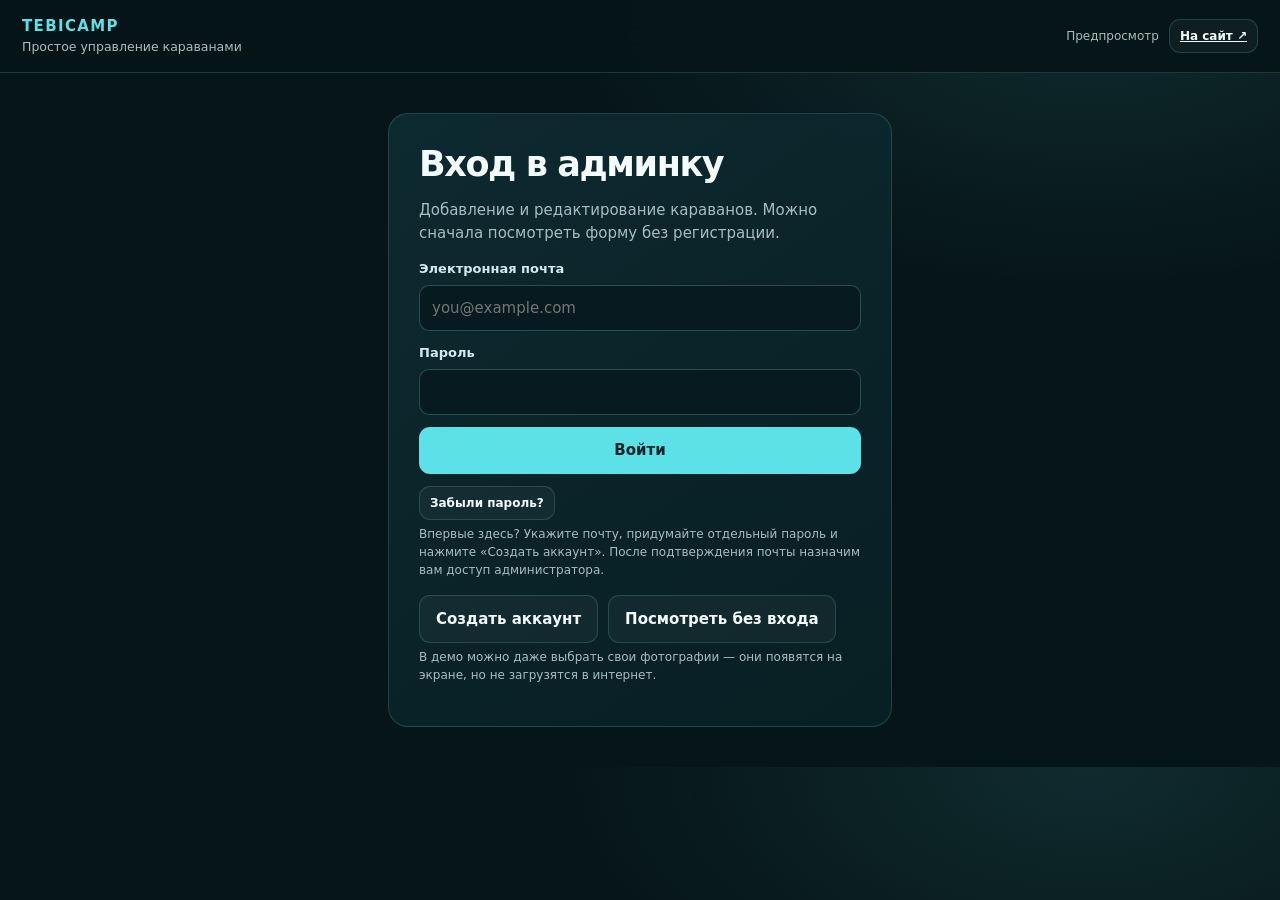
==== admin.html @ 7cade1fc "Add forgot-password and new-password forms to caravan admin" ====
<!doctype html>
<html lang="ru">
<head>
<meta charset="utf-8">
<meta name="viewport" content="width=device-width,initial-scale=1">
<meta name="robots" content="noindex,nofollow">
<title>Караваны · Админка TEBICAMP V50</title>
<style>
:root{--bg:#061518;--panel:#0b2429;--line:rgba(128,238,237,.17);--accent:#5ce1e6;--text:#f4fbfb;--muted:#a9bdc0;--error:#ffb4ae}
*{box-sizing:border-box}body{margin:0;background:radial-gradient(800px 440px at 85% 0,rgba(92,225,230,.11),transparent 65%),var(--bg);color:var(--text);font:15px/1.5 system-ui,-apple-system,Arial,sans-serif}a{color:var(--accent)}button,input,textarea,select{font:inherit}button{cursor:pointer}button:disabled{opacity:.48;cursor:not-allowed}.top{position:sticky;top:0;z-index:9;background:rgba(6,21,24,.96);border-bottom:1px solid var(--line);backdrop-filter:blur(16px)}.topin{max-width:1300px;margin:auto;min-height:72px;padding:14px 22px;display:flex;align-items:center;justify-content:space-between;gap:16px}.logo{font-weight:900;letter-spacing:.09em;color:var(--accent);text-decoration:none}.top small{display:block;color:var(--muted);font-weight:400;letter-spacing:0}.layout{max-width:1300px;margin:30px auto;padding:0 22px;display:grid;grid-template-columns:290px minmax(0,1fr);gap:24px;align-items:start}.panel{background:linear-gradient(145deg,rgba(13,43,49,.97),rgba(8,31,36,.98));border:1px solid var(--line);border-radius:20px;padding:24px}.sidebar{position:sticky;top:98px}h1{font-size:clamp(24px,3.5vw,35px);line-height:1.15;letter-spacing:-.04em;margin:0 0 12px}h2{font-size:21px;margin:0 0 15px}h3{font-size:16px;margin:0 0 10px}p{color:var(--muted)}.muted{color:var(--muted)}.btn{background:var(--accent);color:#052329;border:0;border-radius:11px;padding:12px 16px;font-weight:800}.btn.outline{color:var(--text);background:rgba(255,255,255,.04);border:1px solid var(--line)}.btn.small{font-size:12px;padding:7px 10px}.row{display:flex;align-items:center;gap:10px;flex-wrap:wrap}.between{justify-content:space-between}.stack{display:grid;gap:12px}.status{border-radius:11px;padding:11px 13px;border:1px solid var(--line);color:var(--muted);font-size:13px;margin-bottom:20px}.status.ok{color:#9df0d3}.status.err{color:var(--error)}.catalog-item{display:block;width:100%;text-align:left;border:1px solid var(--line);background:rgba(255,255,255,.025);border-radius:12px;padding:12px;margin-top:9px;color:var(--text)}.catalog-item.active{border-color:var(--accent);background:rgba(92,225,230,.08)}.catalog-item strong{display:block}.catalog-item small{display:block;color:var(--muted);margin-top:4px}.section{margin:18px 0;padding:20px;background:rgba(255,255,255,.025);border:1px solid var(--line);border-radius:16px}.section summary{font-size:17px;font-weight:800;cursor:pointer}.section[open] summary{margin-bottom:18px}.fields{display:grid;grid-template-columns:repeat(2,minmax(0,1fr));gap:15px}.field{display:flex;flex-direction:column;gap:6px;min-width:0}.field.wide{grid-column:1/-1}label{font-size:13px;font-weight:650;color:#d5e9e9}input,textarea,select{width:100%;background:#071a1f;color:var(--text);border:1px solid rgba(128,238,237,.25);border-radius:10px;padding:11px 12px;outline:none}input:focus,textarea:focus,select:focus{border-color:var(--accent)}textarea{min-height:88px;resize:vertical}.check{display:flex;align-items:center;gap:9px;cursor:pointer}.check input{width:18px;height:18px;flex:none;accent-color:var(--accent)}.checklist{display:grid;grid-template-columns:repeat(3,minmax(0,1fr));gap:10px}.checklist label{padding:9px 10px;border:1px solid var(--line);border-radius:10px;background:rgba(0,0,0,.1)}.checklist label:has(input:checked){border-color:rgba(92,225,230,.65);background:rgba(92,225,230,.075)}.subheading{font-size:14px;margin:20px 0 10px;color:#e9f7f7}.photo-list{display:grid;grid-template-columns:repeat(auto-fill,minmax(142px,1fr));gap:12px}.photo{background:#071a1f;border:1px solid var(--line);border-radius:12px;padding:9px;min-width:0}.photo.primary{border:2px solid var(--accent)}.photo img{width:100%;height:110px;object-fit:cover;background:#0b272c;border-radius:8px}.photo small{display:block;color:var(--muted);overflow:hidden;text-overflow:ellipsis;white-space:nowrap}.photo .row{gap:4px;margin-top:7px}.hint{font-size:12px;color:var(--muted);margin-top:5px}.auth{max-width:540px;margin:40px auto;padding:0 18px}.auth .panel{padding:30px}.hidden{display:none!important}.notice{background:rgba(92,225,230,.06);border:1px solid var(--line);padding:13px 15px;border-radius:12px;font-size:13px}.error{color:var(--error)}.savebar{position:sticky;bottom:0;z-index:5;background:rgba(6,21,24,.97);border:1px solid var(--line);border-radius:14px;padding:13px;display:flex;align-items:center;gap:12px;justify-content:space-between;flex-wrap:wrap}.preview-link{font-size:13px}.sub{font-size:12px;color:var(--muted)}.photo-picker{border:2px dashed rgba(92,225,230,.35);padding:19px;border-radius:13px;display:flex;align-items:center;gap:15px;flex-wrap:wrap}.photo-picker input{max-width:100%;border:0;padding:0;background:transparent}.pill{font-size:12px;padding:5px 8px;background:rgba(92,225,230,.12);border:1px solid var(--line);border-radius:999px;color:var(--accent)}.help{color:var(--muted);font-size:13px;margin:4px 0 0}.extra-specs{display:grid;grid-template-columns:repeat(2,minmax(0,1fr));gap:12px}.extra-spec{display:flex;flex-direction:column;gap:4px}.extra-spec small{color:var(--muted)}.group{border-top:1px solid var(--line);margin-top:18px;padding-top:4px}details.group{border:1px solid var(--line);border-radius:12px;padding:0;margin-top:10px;background:rgba(0,0,0,.1)}details.group summary{cursor:pointer;padding:12px 14px;font-weight:700}details.group[open] summary{border-bottom:1px solid var(--line)}details.group .checklist{padding:12px}.compact{display:grid;grid-template-columns:repeat(3,minmax(0,1fr));gap:12px}.compact .field{min-width:0}.tag{font-size:12px;color:var(--accent);font-weight:700}.section-note{font-size:13px;margin-top:0;margin-bottom:18px}.savebar .btn{white-space:nowrap}.status.err{color:var(--error)}
@media(max-width:1050px){.checklist{grid-template-columns:repeat(2,minmax(0,1fr))}}@media(max-width:900px){.layout{grid-template-columns:1fr}.sidebar{position:static}.fields,.extra-specs{grid-template-columns:1fr}.topin{padding:12px 16px}.layout{padding:0 14px;margin:20px auto}.panel{padding:17px}.section{padding:15px}}@media(max-width:480px){.checklist,.compact{grid-template-columns:1fr}.savebar{position:static}.photo-picker{display:block}.photo-picker input{margin-top:10px}}
</style>
</head>
<body>
<header class="top"><div class="topin"><a class="logo" href="index.html">TEBICAMP<small>Простое управление караванами</small></a><div class="row"><span class="sub" id="who">Предпросмотр</span><button class="btn outline small hidden" id="logout" type="button">Выйти</button><a class="btn outline small" href="index.html">На сайт ↗</a></div></div></header>
<section class="auth" id="auth"><div class="panel"><h1>Вход в админку</h1><p>Добавление и редактирование караванов. Можно сначала посмотреть форму без регистрации.</p><form class="stack" id="loginForm"><div class="field"><label for="email">Электронная почта</label><input id="email" type="email" autocomplete="email" placeholder="you@example.com" required></div><div class="field"><label for="password">Пароль</label><input id="password" type="password" autocomplete="current-password" minlength="8" required></div><button class="btn" type="submit">Войти</button></form><div class="row" style="margin-top:12px"><button class="btn outline small" id="forgotBtn" type="button">Забыли пароль?</button></div><form class="stack hidden" id="resetForm" style="margin-top:18px"><div class="field"><label for="newPassword">Новый пароль (не менее 8 символов)</label><input id="newPassword" type="password" autocomplete="new-password" minlength="8" required></div><button class="btn" type="submit">Сохранить новый пароль</button></form><p class="hint" id="authMsg">Впервые здесь? Укажите почту, придумайте отдельный пароль и нажмите «Создать аккаунт». После подтверждения почты назначим вам доступ администратора.</p><div class="row" style="margin-top:16px"><button class="btn outline" id="registerBtn" type="button">Создать аккаунт</button><button class="btn outline" id="demoBtn" type="button">Посмотреть без входа</button></div><p class="hint">В демо можно даже выбрать свои фотографии — они появятся на экране, но не загрузятся в интернет.</p></div></section>
<div class="layout hidden" id="app"><aside class="panel sidebar"><div class="row between"><h2 style="margin:0">Караваны</h2><button class="btn small" id="newBtn" type="button">+ Добавить</button></div><div id="itemList" style="margin-top:17px"></div><div id="adminTools" class="hidden"><button class="btn outline small" id="importBtn" type="button" style="margin-top:16px">Перенести 3 карточки в базу</button></div><p class="hint">Сохранение работает после входа администратора. Основной сайт пока не меняется — смотрите предварительные страницы.</p></aside>
<main class="panel"><div class="row between"><div><h1 id="formTitle">Новый караван</h1><p class="muted" style="margin:0">Заполняйте только то, что есть у каравана.</p></div><a class="preview-link hidden" href="caravan.html" id="preview" rel="noopener" target="_blank">Открыть текущую карточку ↗</a></div><div class="status" id="modeNotice">Без входа — просмотр. После входа администратора изменения сохраняются в Supabase.</div>
<form id="caravanForm">
<details class="section" open><summary>1. Основное</summary><div class="fields">
<div class="field wide"><label>Марка и модель *</label><input data-field="name" placeholder="Например, Kabe Royal 560" required></div>
<div class="field"><label>Год выпуска *</label><input data-field="year" type="number" min="1970" max="2100" inputmode="numeric" required placeholder="2008"></div>
<div class="field"><label>Цена, ₽ *</label><input data-field="price_rub" type="number" min="0" step="1" inputmode="numeric" required placeholder="1650000"></div>
<div class="field"><label>Статус</label><select data-field="status" id="statusSelect"><option value="available">В наличии</option><option value="in_transit">В пути</option><option value="sold">Продан</option><option value="archived">Архив</option></select></div>
<div class="field hidden" id="arrivalField"><label>Когда ожидается прибытие</label><input data-field="expected_at" type="date"></div>
<div class="field"><label>Максимальная разрешённая масса</label><input data-field="max_weight" placeholder="1500 кг"></div>
<div class="field"><label class="check" style="margin-top:23px"><input data-field="is_winter" type="checkbox">Зимний караван</label></div>
<div class="field wide"><label class="check"><input data-field="is_published" type="checkbox">Опубликовать после сохранения</label><span class="hint">Если галочка снята, карточка останется черновиком.</span></div>
</div></details>
<details class="section" open><summary>2. Фотографии</summary><p class="section-note">Просто выберите фотографии. <strong>Первая — главная</strong> на главной странице, в каталоге и в галерее. Стрелками можно поменять порядок.</p><div class="photo-picker"><label for="photoUpload" class="tag">📷 Добавить фотографии</label><input id="photoUpload" type="file" accept="image/jpeg,image/png,image/webp,image/avif" multiple><span class="hint">Можно выбрать сразу несколько. До 10 МБ на фото.</span></div><div id="photoList" class="photo-list" style="margin-top:16px"></div><p id="photoMessage" class="hint"></p></details>
<details class="section"><summary>3. Описание</summary><div class="field"><label>Короткое описание</label><textarea data-field="short_description" rows="3" placeholder="Например: Немецкий караван из Норвегии, без пробега по РФ и РБ."></textarea><span class="hint">Один текст для главной страницы и каталога.</span></div><div class="field" style="margin-top:17px"><label>Подробное описание</label><textarea data-field="long_description" rows="11" style="min-height:230px" placeholder="Вставьте сюда готовое описание каравана. Можно разделять текст абзацами."></textarea><span class="hint">Всё описание одним полем, без дополнительных заголовков и разделов.</span></div><p class="hint">Короткие факты и преимущества для карточек составятся автоматически из характеристик и галочек ниже.</p></details>
<details class="section"><summary>4. Характеристики</summary><p class="section-note">Названия параметров уже готовы. Впишите только значения — пустые строки на сайте не появятся.</p><h3 class="subheading">Внешние размеры и параметры</h3><div id="specExternal" class="fields"></div><h3 class="subheading">Внутри каравана</h3><div id="specInternal" class="fields"></div><div id="otherSpecsWrap" class="hidden group"><h3 class="subheading">Дополнительные параметры старой карточки</h3><div id="otherSpecs" class="extra-specs"></div><p class="hint">Сохранили редкие параметры существующих караванов, чтобы ничего не потерять.</p></div></details>
<details class="section"><summary>5. Комплектация</summary><p class="section-note">Просто отметьте галочками, что есть у каравана. Оборудование автоматически появится в карточке и ключевых преимуществах.</p><div id="equipmentOptions"></div><div class="group" id="equipmentDetails"><h3 class="subheading">Уточнения — только если нужно</h3><div class="fields"><div class="field"><label>Солнечная панель, Вт</label><input data-detail="solar" inputmode="numeric" placeholder="200"></div><div class="field"><label>Аккумулятор, А·ч</label><input data-detail="battery" inputmode="numeric" placeholder="80"></div><div class="field"><label>Бак чистой воды, л</label><input data-detail="water" inputmode="numeric" placeholder="60"></div><div class="field"><label>Бойлер, л</label><input data-detail="boiler" inputmode="numeric" placeholder="12"></div><div class="field"><label>Тип тёплого пола</label><select data-detail="floor"><option value="">Не указан</option><option value="Жидкостный">Жидкостный</option><option value="Электрический, 220 В">Электрический, 220 В</option></select></div><div class="field"><label>Холодильник</label><select data-detail="fridge"><option value="">Без уточнений</option><option value="Газ / 220 В / 12 В">Газ / 220 В / 12 В</option><option value="Газ / 220 В">Газ / 220 В</option><option value="220 В">220 В</option></select></div></div><p class="hint">Уточнения используются, только если отмечено соответствующее оборудование.</p></div><div class="group"><div class="field"><label>Другое оборудование (если не нашли в списке)</label><textarea id="extraEquipment" rows="3" placeholder="По одному названию в строке"></textarea></div></div></details>
<details class="section"><summary>6. Видео, проверка и документы</summary><div class="field"><label>Видеообзор на RuTube</label><input data-field="video_url" placeholder="https://rutube.ru/shorts/..."></div><h3 class="subheading">Покупка и документы</h3><div class="fields"><div class="field"><label>Страна покупки</label><select data-doc="country"><option value="">Не указана</option><option value="Норвегия">Норвегия</option><option value="Швеция">Швеция</option><option value="Дания">Дания</option><option value="Финляндия">Финляндия</option><option value="Нидерланды">Нидерланды</option><option value="Германия">Германия</option><option value="Литва">Литва</option><option value="Другая страна">Другая страна</option></select><div class="field hidden" id="countryOtherField"><label for="countryOther">Введите название страны</label><input id="countryOther" type="text" placeholder="Например, Бельгия" autocomplete="off" maxlength="100"><span class="hint">Укажи страну, которой нет в списке.</span></div></div><div class="field"><label>Пробег по РФ / РБ</label><select data-doc="mileage"><option value="Нет">Нет</option><option value="Есть">Есть</option><option value="Не указан">Не указан</option></select></div><div class="field"><label>Документы</label><select data-doc="documents"><option value="ПТС, СБКТС, таможенная декларация">ПТС, СБКТС, таможенная декларация</option><option value="ПТС, ЭПТС, СБКТС">ПТС, ЭПТС, СБКТС</option><option value="ЭПТС, СБКТС">ЭПТС, СБКТС</option><option value="Документы по запросу">Документы по запросу</option><option value="Другое">Другое</option></select></div><div class="field"><label>Осмотр</label><select data-doc="inspection"><option value="Доступен">Доступен</option><option value="По договорённости">По договорённости</option><option value="Недоступен">Недоступен</option></select></div><div class="field"><label>Доставка по России</label><select data-doc="delivery"><option value="Возможна">Возможна</option><option value="По договорённости">По договорённости</option><option value="Нет">Нет</option></select></div><div class="field hidden" id="documentsOtherField"><label>Укажите документы</label><input id="documentsOther" placeholder="Список документов"></div></div><h3 class="subheading">Что проверено перед продажей</h3><div id="checkOptions" class="checklist"></div><p class="hint">Отмечайте только реально проведённые проверки.</p></details>
<div class="savebar"><span class="sub" id="saveMessage">Демо-режим: можно попробовать заполнение, но сохранение недоступно.</span><div class="row"><button class="btn outline" id="resetBtn" type="button">Отменить правки</button><button class="btn" id="saveBtn" type="submit" disabled>Сохранить караван</button></div></div>
</form></main></div>
<script src="catalog-seed.js"></script><script src="catalog-api.js"></script><script src="admin.js"></script>
</body></html>
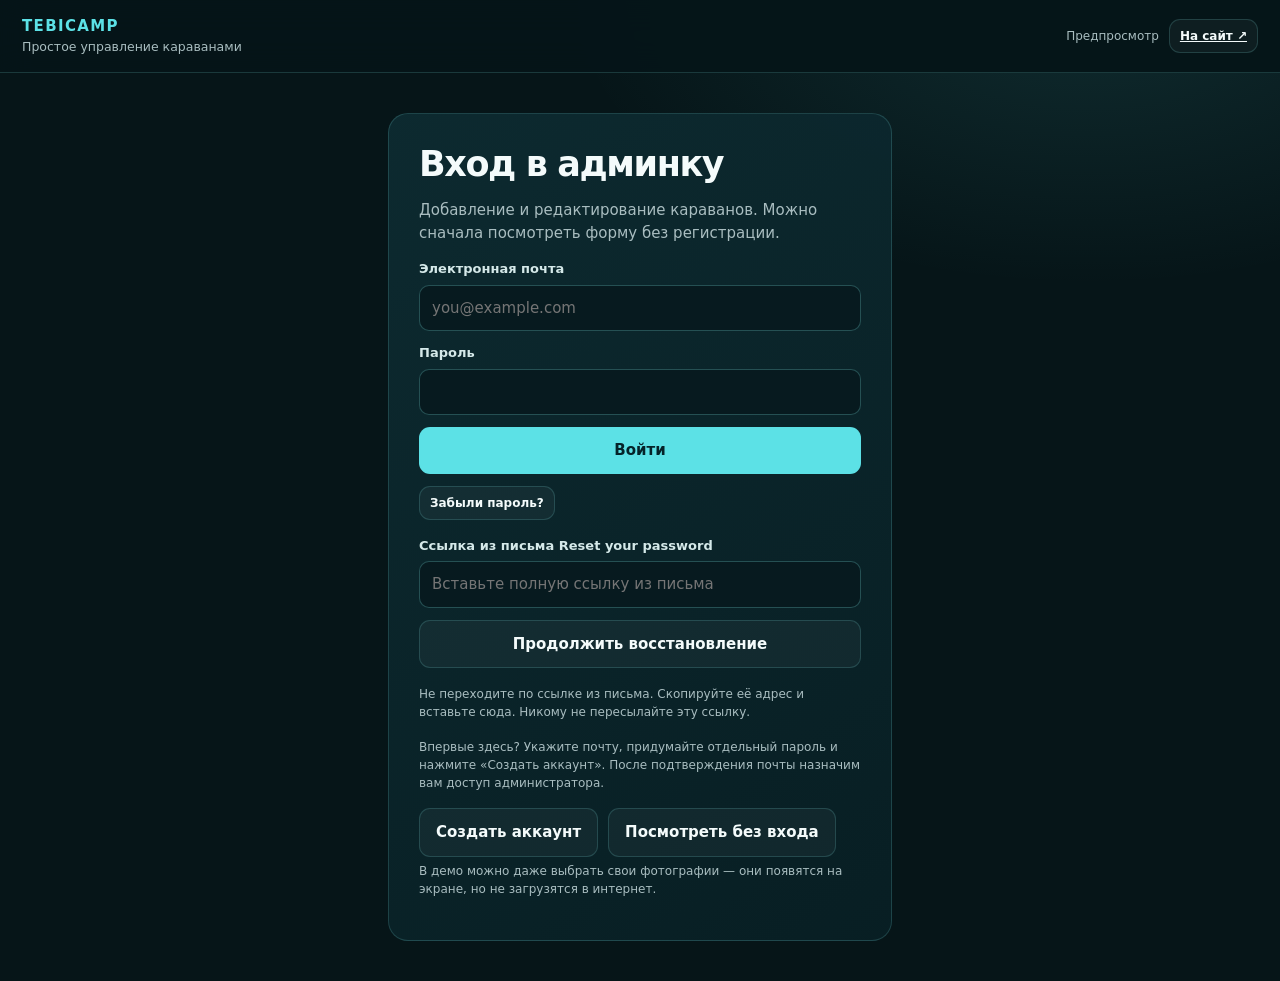
==== commit b8e7775a: "Add secure recovery-link input and refresh admin script" ====
--- a/admin.html
+++ b/admin.html
@@ -13,7 +13,7 @@
 </head>
 <body>
 <header class="top"><div class="topin"><a class="logo" href="index.html">TEBICAMP<small>Простое управление караванами</small></a><div class="row"><span class="sub" id="who">Предпросмотр</span><button class="btn outline small hidden" id="logout" type="button">Выйти</button><a class="btn outline small" href="index.html">На сайт ↗</a></div></div></header>
-<section class="auth" id="auth"><div class="panel"><h1>Вход в админку</h1><p>Добавление и редактирование караванов. Можно сначала посмотреть форму без регистрации.</p><form class="stack" id="loginForm"><div class="field"><label for="email">Электронная почта</label><input id="email" type="email" autocomplete="email" placeholder="you@example.com" required></div><div class="field"><label for="password">Пароль</label><input id="password" type="password" autocomplete="current-password" minlength="8" required></div><button class="btn" type="submit">Войти</button></form><div class="row" style="margin-top:12px"><button class="btn outline small" id="forgotBtn" type="button">Забыли пароль?</button></div><form class="stack hidden" id="resetForm" style="margin-top:18px"><div class="field"><label for="newPassword">Новый пароль (не менее 8 символов)</label><input id="newPassword" type="password" autocomplete="new-password" minlength="8" required></div><button class="btn" type="submit">Сохранить новый пароль</button></form><p class="hint" id="authMsg">Впервые здесь? Укажите почту, придумайте отдельный пароль и нажмите «Создать аккаунт». После подтверждения почты назначим вам доступ администратора.</p><div class="row" style="margin-top:16px"><button class="btn outline" id="registerBtn" type="button">Создать аккаунт</button><button class="btn outline" id="demoBtn" type="button">Посмотреть без входа</button></div><p class="hint">В демо можно даже выбрать свои фотографии — они появятся на экране, но не загрузятся в интернет.</p></div></section>
+<section class="auth" id="auth"><div class="panel"><h1>Вход в админку</h1><p>Добавление и редактирование караванов. Можно сначала посмотреть форму без регистрации.</p><form class="stack" id="loginForm"><div class="field"><label for="email">Электронная почта</label><input id="email" type="email" autocomplete="email" placeholder="you@example.com" required></div><div class="field"><label for="password">Пароль</label><input id="password" type="password" autocomplete="current-password" minlength="8" required></div><button class="btn" type="submit">Войти</button></form><div class="row" style="margin-top:12px"><button class="btn outline small" id="forgotBtn" type="button">Забыли пароль?</button></div><form class="stack hidden" id="recoveryLinkForm" style="margin-top:16px"><div class="field"><label for="recoveryLink">Ссылка из письма Reset your password</label><input id="recoveryLink" type="url" autocomplete="off" placeholder="Вставьте полную ссылку из письма" required></div><button class="btn outline" type="submit">Продолжить восстановление</button><p class="hint">Не переходите по ссылке из письма. Скопируйте её адрес и вставьте сюда. Никому не пересылайте эту ссылку.</p></form><form class="stack hidden" id="resetForm" style="margin-top:18px"><div class="field"><label for="newPassword">Новый пароль (не менее 8 символов)</label><input id="newPassword" type="password" autocomplete="new-password" minlength="8" required></div><button class="btn" type="submit">Сохранить новый пароль</button></form><p class="hint" id="authMsg">Впервые здесь? Укажите почту, придумайте отдельный пароль и нажмите «Создать аккаунт». После подтверждения почты назначим вам доступ администратора.</p><div class="row" style="margin-top:16px"><button class="btn outline" id="registerBtn" type="button">Создать аккаунт</button><button class="btn outline" id="demoBtn" type="button">Посмотреть без входа</button></div><p class="hint">В демо можно даже выбрать свои фотографии — они появятся на экране, но не загрузятся в интернет.</p></div></section>
 <div class="layout hidden" id="app"><aside class="panel sidebar"><div class="row between"><h2 style="margin:0">Караваны</h2><button class="btn small" id="newBtn" type="button">+ Добавить</button></div><div id="itemList" style="margin-top:17px"></div><div id="adminTools" class="hidden"><button class="btn outline small" id="importBtn" type="button" style="margin-top:16px">Перенести 3 карточки в базу</button></div><p class="hint">Сохранение работает после входа администратора. Основной сайт пока не меняется — смотрите предварительные страницы.</p></aside>
 <main class="panel"><div class="row between"><div><h1 id="formTitle">Новый караван</h1><p class="muted" style="margin:0">Заполняйте только то, что есть у каравана.</p></div><a class="preview-link hidden" href="caravan.html" id="preview" rel="noopener" target="_blank">Открыть текущую карточку ↗</a></div><div class="status" id="modeNotice">Без входа — просмотр. После входа администратора изменения сохраняются в Supabase.</div>
 <form id="caravanForm">
@@ -34,5 +34,5 @@
 <details class="section"><summary>6. Видео, проверка и документы</summary><div class="field"><label>Видеообзор на RuTube</label><input data-field="video_url" placeholder="https://rutube.ru/shorts/..."></div><h3 class="subheading">Покупка и документы</h3><div class="fields"><div class="field"><label>Страна покупки</label><select data-doc="country"><option value="">Не указана</option><option value="Норвегия">Норвегия</option><option value="Швеция">Швеция</option><option value="Дания">Дания</option><option value="Финляндия">Финляндия</option><option value="Нидерланды">Нидерланды</option><option value="Германия">Германия</option><option value="Литва">Литва</option><option value="Другая страна">Другая страна</option></select><div class="field hidden" id="countryOtherField"><label for="countryOther">Введите название страны</label><input id="countryOther" type="text" placeholder="Например, Бельгия" autocomplete="off" maxlength="100"><span class="hint">Укажи страну, которой нет в списке.</span></div></div><div class="field"><label>Пробег по РФ / РБ</label><select data-doc="mileage"><option value="Нет">Нет</option><option value="Есть">Есть</option><option value="Не указан">Не указан</option></select></div><div class="field"><label>Документы</label><select data-doc="documents"><option value="ПТС, СБКТС, таможенная декларация">ПТС, СБКТС, таможенная декларация</option><option value="ПТС, ЭПТС, СБКТС">ПТС, ЭПТС, СБКТС</option><option value="ЭПТС, СБКТС">ЭПТС, СБКТС</option><option value="Документы по запросу">Документы по запросу</option><option value="Другое">Другое</option></select></div><div class="field"><label>Осмотр</label><select data-doc="inspection"><option value="Доступен">Доступен</option><option value="По договорённости">По договорённости</option><option value="Недоступен">Недоступен</option></select></div><div class="field"><label>Доставка по России</label><select data-doc="delivery"><option value="Возможна">Возможна</option><option value="По договорённости">По договорённости</option><option value="Нет">Нет</option></select></div><div class="field hidden" id="documentsOtherField"><label>Укажите документы</label><input id="documentsOther" placeholder="Список документов"></div></div><h3 class="subheading">Что проверено перед продажей</h3><div id="checkOptions" class="checklist"></div><p class="hint">Отмечайте только реально проведённые проверки.</p></details>
 <div class="savebar"><span class="sub" id="saveMessage">Демо-режим: можно попробовать заполнение, но сохранение недоступно.</span><div class="row"><button class="btn outline" id="resetBtn" type="button">Отменить правки</button><button class="btn" id="saveBtn" type="submit" disabled>Сохранить караван</button></div></div>
 </form></main></div>
-<script src="catalog-seed.js"></script><script src="catalog-api.js"></script><script src="admin.js"></script>
+<script src="catalog-seed.js"></script><script src="catalog-api.js"></script><script src="admin.js?v=20261109-3"></script>
 </body></html>
